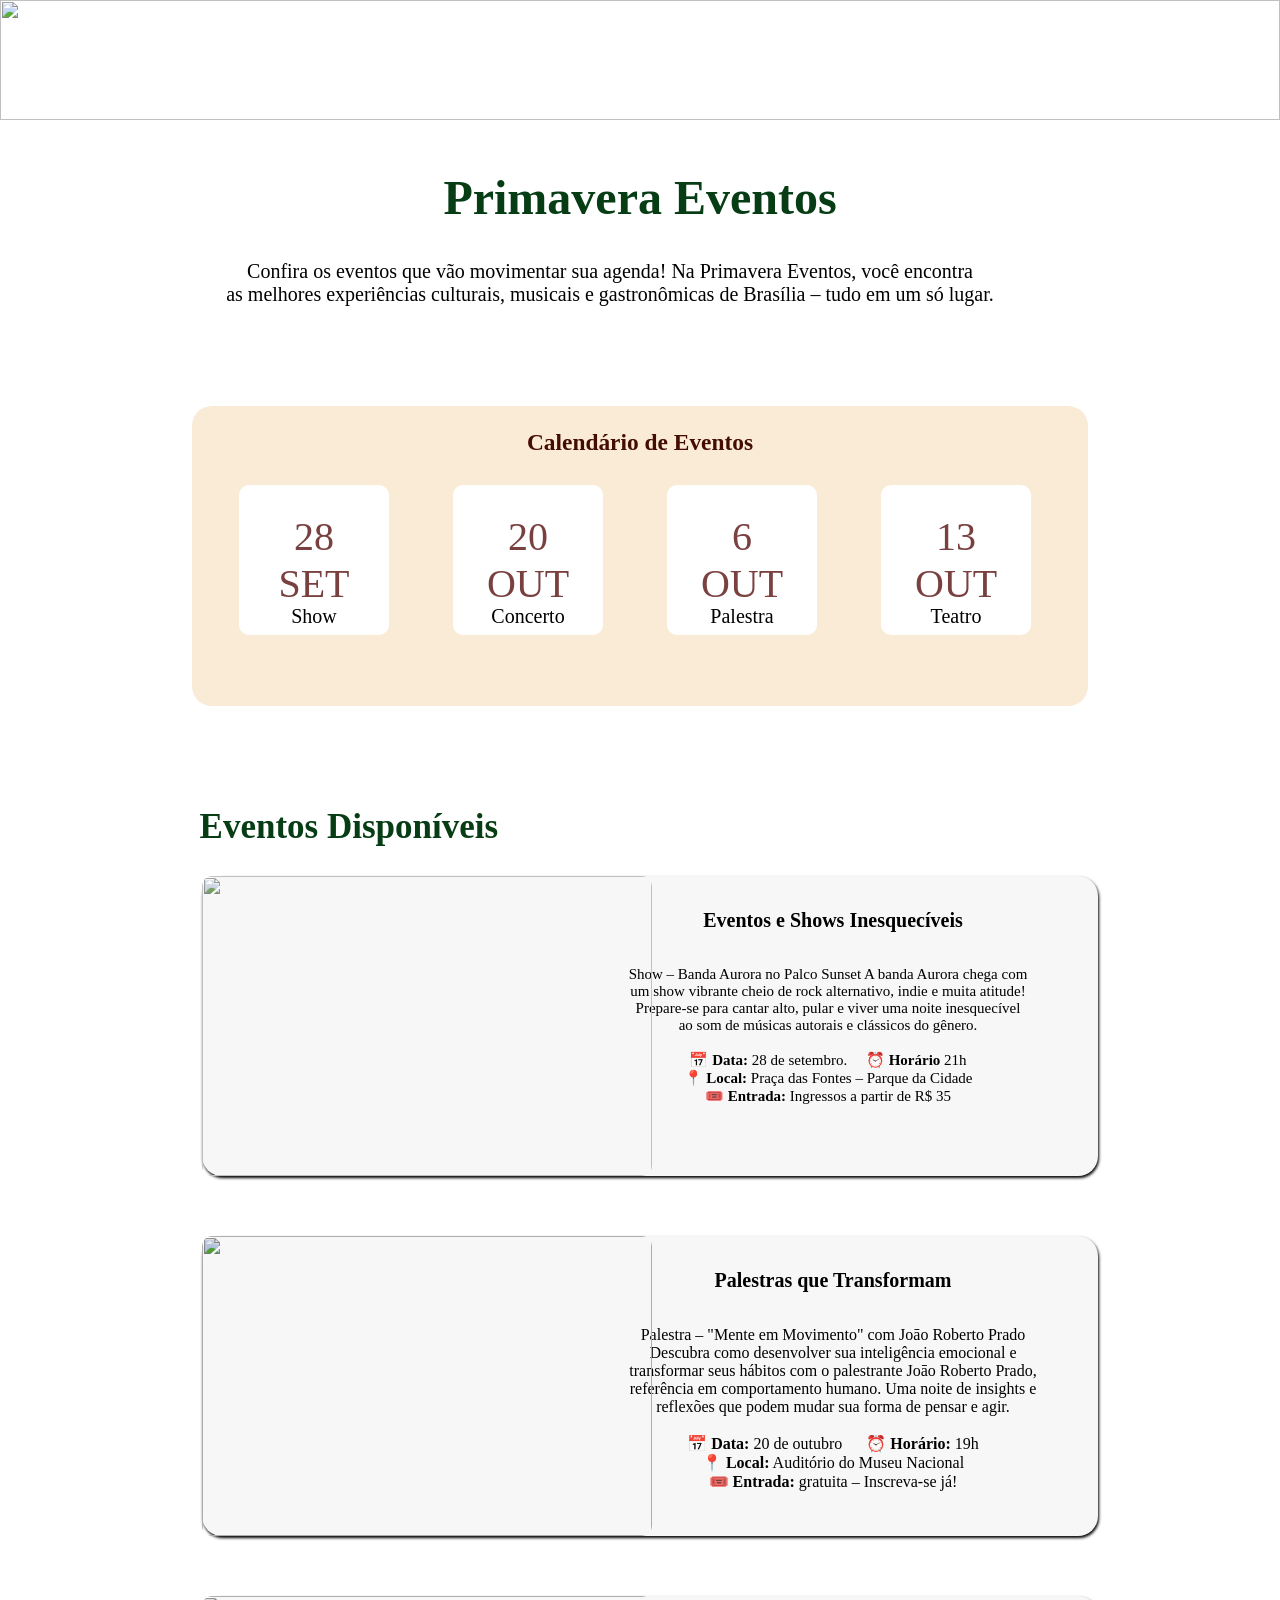
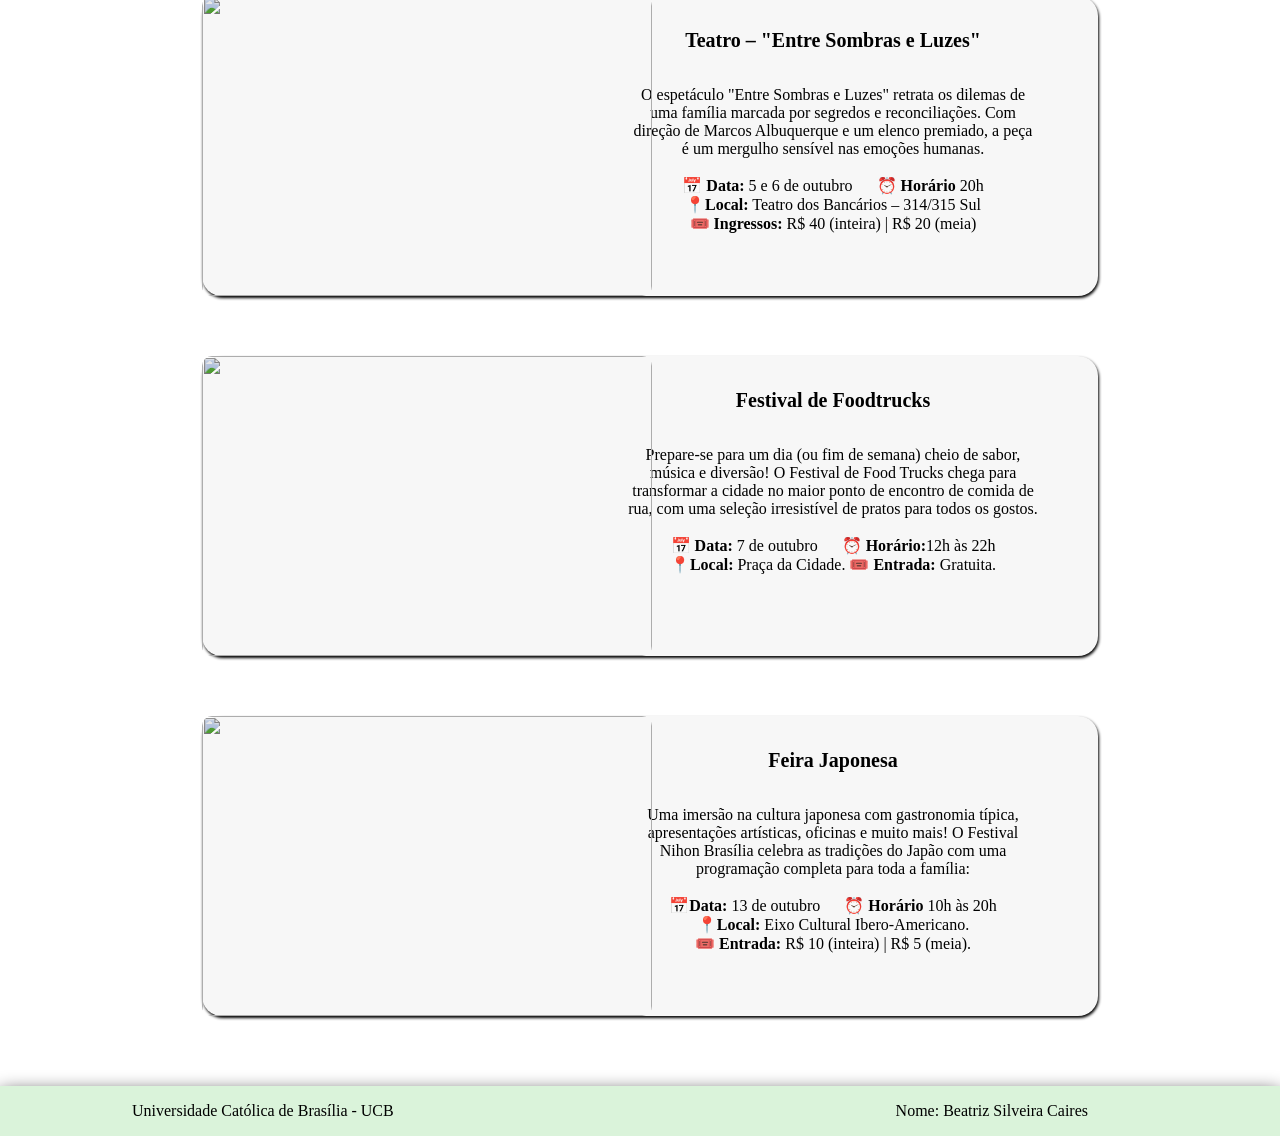
==== index.html @ f1aa448a "Add files via upload" ====
<html lang="pt-br">
<head>  

     

    <meta charset="UTF-8">
    <meta name="viewport" content="width=device-width, initial-scale=1.0">

    <link rel="stylesheet" href="style.css">


    <title>Primavera Eventos</title>

    <link rel="shortcut icon" href="imagens/icon.png" type="image/x-icon">

   <style>
    p{
      margin-left: -60px;

    }

   </style>





</head>



<body>
    

    <div class="Banner_maior">

         <img src="/imagens/" alt="" class="header_card_one" >

        <div class="Título_Principal">
            <h1 style="justify-content: center;">Primavera Eventos</h1>
            
        </div> 
           
    </div>
    <p class="texto_principal"> Confira os eventos que vão movimentar sua agenda! Na Primavera Eventos, você encontra <br>as melhores experiências culturais, musicais e gastronômicas de Brasília – tudo em um só lugar.</p>

         
    
    <main> 
        
        <div class="calendario">
            <div class="texto_calendário">
              <h3 style="color: rgb(68, 13, 1);">Calendário de Eventos </h3>
            </div>
                
                <div class="cards_eventos">
                    <div class="card_datas">
                        <p class="primeira_data"> 28 <br>
                        SET</p>
                        <p class="Show">Show</p>
                    </div>
       
                    <div class="card_datas_2">
                    
                         <p class="segunda_data"> 20 <br>OUT </p> 
                         <p class="Concerto">Concerto</p>
                         
                         
                         
                    </div>

                    <div class="card_datas_3">
                         <p class="terceira_data"> 6 <br>OUT</p>
                         <p class="palestra">Palestra</p>

                    </div>


                     <div class="card_datas_4">
                      <p class="quarta_data">  13 <br> OUT</p>
                      <p  class="Teatro"> Teatro</p>
                    </div>



                </div>


        </div>
                  
                 <br> <br> <br> <br><h2 style="font-size: 35px; color: rgb(7, 61, 21); margin-right: 65%;">Eventos Disponíveis </h2>
    
            <div class="card_shows">
                <div>
                    <img src="/imagens/show_baterista.jpg" alt="" width="450" height="300" class="imagem_show">

                    <div class="card-body">
                         <h5 style="font-size: 20px;" class="card_title_shows">Eventos e Shows Inesquecíveis</h5>

                       
                        <p class="card_texto_show">
                            
                            Show – Banda Aurora no Palco Sunset

                            A banda Aurora chega com um show vibrante cheio de rock alternativo, indie e muita atitude!
                            Prepare-se para cantar alto, pular e viver uma noite inesquecível ao som de músicas autorais e clássicos do gênero. <br> <br>

                            📅 <strong>Data:</strong> 28 de setembro.&emsp; 
                            ⏰ <strong>Horário</strong> 21h <br>
                           📍 <strong>Local:</strong>  Praça das Fontes – Parque da Cidade <br>
                            🎟️ <strong>Entrada:</strong>  Ingressos a partir de R$ 35

                        </p>
                
                    </div>

                      
                </div>
            </div>
        </div>    
        
        <div class="card_palestras">
            <div>
                <img src="/imagens/site-palestra.jpg" alt="" width="450" height="300" class="imagem_palestra">

                <div class="card-body">
                     <h5 style="font-size: 20px;" class="card_title_palestras">Palestras que Transformam</h5>

                    <p class="card_texto_palestras">
                        
                        Palestra – "Mente em Movimento" com Joāo Roberto Prado

                        Descubra como desenvolver sua inteligência emocional e transformar seus hábitos com o palestrante Joāo Roberto  Prado, referência em comportamento humano.
                        Uma noite de insights e reflexões que podem mudar sua forma de pensar e agir.
                        <br> <br>
                        📅 <strong>Data:</strong>  20 de outubro &emsp;
                        ⏰ <strong>Horário:</strong> 19h  <br>     
                       📍 <strong>Local:</strong> Auditório do Museu Nacional<br>
                        🎟️ <strong>Entrada:</strong> gratuita – Inscreva-se já!

                    </p>
            
                </div>

                  
            </div>
        </div>


        <div class="card_teatro">
            <div>
                <img src="/imagens/imagem_palco.jpg" alt="" width="450" height="300" class="imagem_teatro">

                <div class="card-body">
                     <h5 style="font-size: 20px;" class="card_title_teatro"> Teatro – "Entre Sombras e Luzes"</h5>

                    <p class="card_texto_teatro">
                        
                        O espetáculo "Entre Sombras e Luzes" retrata os dilemas de uma família marcada por segredos e reconciliações.
                        Com direção de Marcos Albuquerque e um elenco premiado, a peça é um mergulho sensível nas emoções humanas. <br> <br>
                        📅 <strong>Data:</strong> 5 e 6 de outubro &emsp;
                        ⏰ <strong>Horário</strong> 20h <br>
                        📍<strong>Local:</strong>  Teatro dos Bancários – 314/315 Sul <br>
                        🎟️ <strong>Ingressos:</strong> R$ 40 (inteira) | R$ 20 (meia)
                    </p>
            
                </div>

                  
            </div>
        </div>

        <div class="card_festival">
            <div>
                <img src="/imagens/fooodtrck.jpg" alt="" width="450" height="300" class="imagem_festival">

                <div class="card-body">
                     <h5 style="font-size: 20px;" class="card_title_festival">Festival de Foodtrucks</h5>

                    <p class="card_texto_festival">
                        
                        Prepare-se para um dia (ou fim de semana) cheio de sabor, música e diversão! O Festival de Food Trucks chega para transformar a cidade no maior ponto de encontro de comida de rua, com uma seleção irresistível de pratos para todos os gostos.
                        <br>  <br>
                        📅 <strong>Data:</strong> 7 de outubro &emsp;
                        ⏰ <strong>Horário:</strong>12h às 22h <br>
                        📍<strong>Local:</strong>  Praça da Cidade.
                        🎟️ <strong>Entrada:</strong> Gratuita.

                    </p>
            
                </div>

                  
            </div>
        </div>

        <div class="card_feira">
            <div>
                <img src="/imagens/feira_japonesa.jpg" alt="" width="450" height="300" class="imagem_feira">

                <div class="card-body">
                     <h5 style="font-size: 20px;" class="card_title_feira">Feira Japonesa</h5>

                    <p class="card_texto_feira">
                        
                        Uma imersão na cultura japonesa com gastronomia típica, apresentações artísticas, oficinas e muito mais!
                        O Festival Nihon Brasília celebra as tradições do Japão com uma programação completa para toda a família: <br> <br>

                        📅<strong>Data:</strong> 13 de outubro &emsp;
                        ⏰ <strong>Horário</strong> 10h às 20h <br>
                        📍<strong>Local:</strong> Eixo Cultural Ibero-Americano. <br>
                        🎟️ <strong>Entrada:</strong> R$ 10 (inteira) | R$ 5 (meia).

                    </p>
            
                </div>

                  
            </div>
        </div>

              <br> <br><br> <br> <br>
                
        









       
    </main>
    

  
   
    <header class="Banner_menor">
        <div class="header-card"> 
            <div>
                
                
                <p class="uni">Universidade Católica de  Brasília - UCB</p> 
            </div>
            <div class="">   
                <p class="aluno">  Nome: Beatriz Silveira Caires</p>
                       
            </div>
        </div>
      

    
     </header>
               
                
  
</body>



</html>
---- style.css ----
.Banner_maior{
    display: block;



}



.header_card_one{
   
    width: 100%;
    height: 120px;
    display: block;
    background-image: url(/imagens/banner.planta.jpg);
    filter: blur(50%);
    justify-content: center;
    filter: saturate(100%);
}
.Título_principal{
    
    margin-top: 50px;
    position:relative;
    white-space: nowrap;
    font-size: 24px;
    color: rgb(7, 61, 21);
    justify-content: center;
    text-align: center;
   
  
}
.texto_principal{
font-size: 20px;
justify-content: center;
margin-top: 35px;
text-align:center;


}
     




.calendario{

  margin-top: 100px;
  background-color: rgb(250, 235, 215);
  width: 100%;
  height: 300px;
  border-radius: 20px;
  justify-content: center;
  align-items: center;
}

.texto_calendário{

 font-size: 20px;
 justify-content: center;
 padding-top: 2px 0 0% 0;
 text-align: center;
 justify-content: center;
 display: flex;

}
.cards_eventos{
    display: flex;
    justify-content: space-around;
    gap: 10px;
    margin-left: 50px;


}
 .card_datas .primeira_data{  
    background-color: rgb(255, 255, 255);
    width: 150px;
    height: 150px;
    box-shadow: 2px;
    border-radius: 10px;
    margin-top: 5px;
    display: flex;
 
    

    font-size: 40px;
    justify-content: center;
    color:rgb(121, 64, 64); 
    align-items: center;

    

}
 

.show{
    font-size: 20px;
    color: black;
    margin-top: -70px;
   


}

.card_datas_2 .segunda_data{

    font-size: 40px;
    justify-content: center;
    color:rgb(121, 64, 64);  
    align-items: center;
    
    background-color: rgb(255, 255, 255);
    width: 150px;
    height: 150px;
    box-shadow: 2px;
    border-radius: 10px;
    margin-top: 5px;
    display: flex;
}

.Concerto{

 font-size: 20px;
 color: black;
 margin-top: -70px;
  

}

.card_datas_3 .terceira_data {

    font-size: 40px;
    justify-content: center;
    align-items: center;
    display: flex;
    color:rgb(123, 65, 65);  
    

 background-color: rgb(255, 255, 255);
 width: 150px;
 height: 150px;
 box-shadow: 2px;
 border-radius: 10px;
 margin-top: 5px;
 display: flex;
}

.palestra {

 font-size: 20px;
 color: black;
 margin-top: -70px;
  
}


.card_datas_4 .quarta_data{

    font-size: 40px;
    justify-content: center;
    align-items: center;
    display: flex;
    color:rgb(121, 64, 64); 
 
    

 background-color: rgb(255, 255, 255);
 width: 150px;
 height: 150px;
 box-shadow: 2px;
 border-radius: 10px;
 margin-top: 5px;
 display: flex;
}

.teatro{

 font-size: 20px;
 color: black;
 margin-top: -70px;
  
}


















.card_shows{
   
    margin-top: 20px;
    box-shadow: 1px 2px 3px;
    box-sizing: border-box;
    width: 100%;
    height: 300px;
    margin-left: 10px;
    justify-content:center;
    align-items: center;
    background-color: rgb(247, 247, 247);
    
    border-radius: 20px;
}

 










.card-body {

   float: right;
   width: 350px;
   height: 10px;
   margin-right: 60px;
   height: 300px;
   justify-content:left;
   align-items: 20px;


}
.card_texto_show{

font-size: 15px;
width: 400px; 
text-align: center;
margin-left: -60px;
justify-content: center;
align-items: center;
margin-top: 10px;



}

.card_title_shows{
 justify-content: center;
 margin-left: -60px;
 align-items: center;

}


.imagem_show{
 float: left;
 border-radius: 10px;
 margin-left: 0px;
 height: 300px;
 overflow: hidden;
 filter: brightness(60%);
 filter: saturate(50%);

}
.card_palestras{

margin-top: 60px;
box-shadow: 1px 2px 3px;
box-sizing: border-box;
width: 100%;
height: 300px;
margin-left: 10px;
justify-content: center;
align-items: center;
border-radius: 20px;
background-color: rgb(247, 247, 247);
}
.card_title_palestras{

    justify-content: center;
    margin-left: -60px;
    align-items: center;
    

}

.imagem_palestra{
 float: left;
 border-radius: 10px;
 margin-left: 0px;
 height: 300px;
 overflow: hidden;
 filter: brightness(90%);
 
}

.header-card{
    display: flex;
    max-width: 100%;
    box-shadow: 0 8px 20px;
    justify-content: space-between;
    padding: 0 15%;
    margin-top: 100%;
}
.card_teatro{
    margin-top: 60px;
    box-shadow: 1px 2px 3px;
    box-sizing: border-box;
    width: 100%;
    height: 300px;
    margin-left: 10px;
    justify-content: center;
    align-items: center;
    background-color: rgb(247, 247, 247);
    border-radius: 20px;
}
.imagem_teatro{
    float: left;
    border-radius: 10px;
    margin-left: 0px;
    height: 300px;
    overflow: hidden;
    filter: brightness(90%);
    
}
.card_title_teatro{

    justify-content: center;
    margin-left: -60px;
    align-items: center;
}

.card_festival{
    margin-top: 60px;
    box-shadow: 1px 2px 3px;
    box-sizing: border-box;
    width: 100%;
    height: 300px;
    margin-left: 10px;
    justify-content: center;
    align-items: center;
    background-color: rgb(247, 247, 247);
    border-radius: 20px;
}
.imagem_festival{
    float: left;
    border-radius: 10px;
    margin-left: 0px;
    height: 300px;
    overflow: hidden;
    filter: brightness(90%);
}
.card_title_festival{
    justify-content: center;
    margin-left: -60px;
    align-items: center;
}

.card_feira{
    margin-top: 60px;
    box-shadow: 1px 2px 3px;
    box-sizing: border-box;
    width: 100%;
    height: 300px;
    margin-left: 10px;
    justify-content: center;
    align-items: center;
    background-color: rgb(247, 247, 247);
    border-radius: 20px;
}
.imagem_feira{
    float: left;
    border-radius: 10px;
    margin-left: 0px;
    height: 300px;
    overflow: hidden;
    filter: brightness(90%);
}
.card_title_feira{
    justify-content: center;
    margin-left: -60px;
    align-items: center;
}








body,h1 {
    background-attachment: fixed;
    text-align: center;
    overflow-x: hidden;
    margin: 0;
}
.Banner_menor {
    background-color:rgba(195, 236, 195, 0.613);
   display: block;
   margin-bottom: 0px;
   margin-top: -1300px;

}

main{
    margin-left: 15%; 
    margin-right: 15%;
    text-align: center;
}
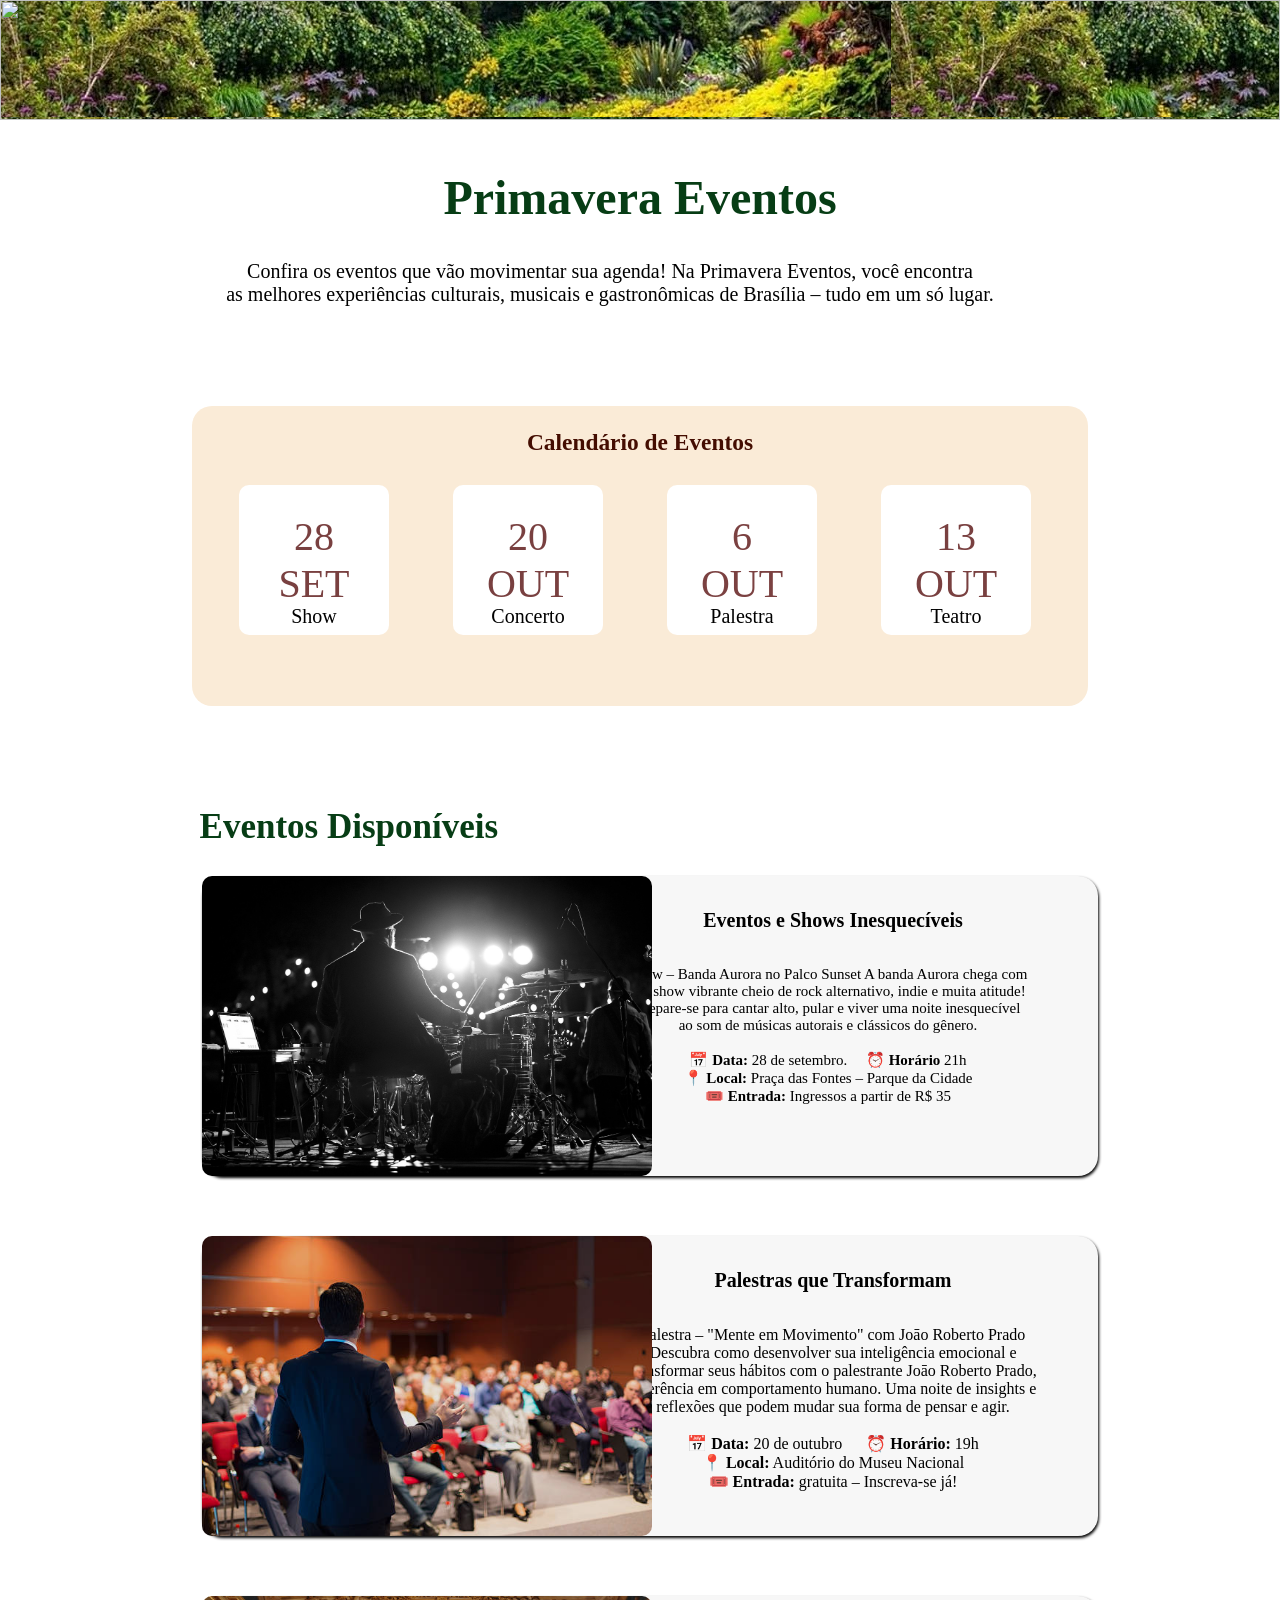
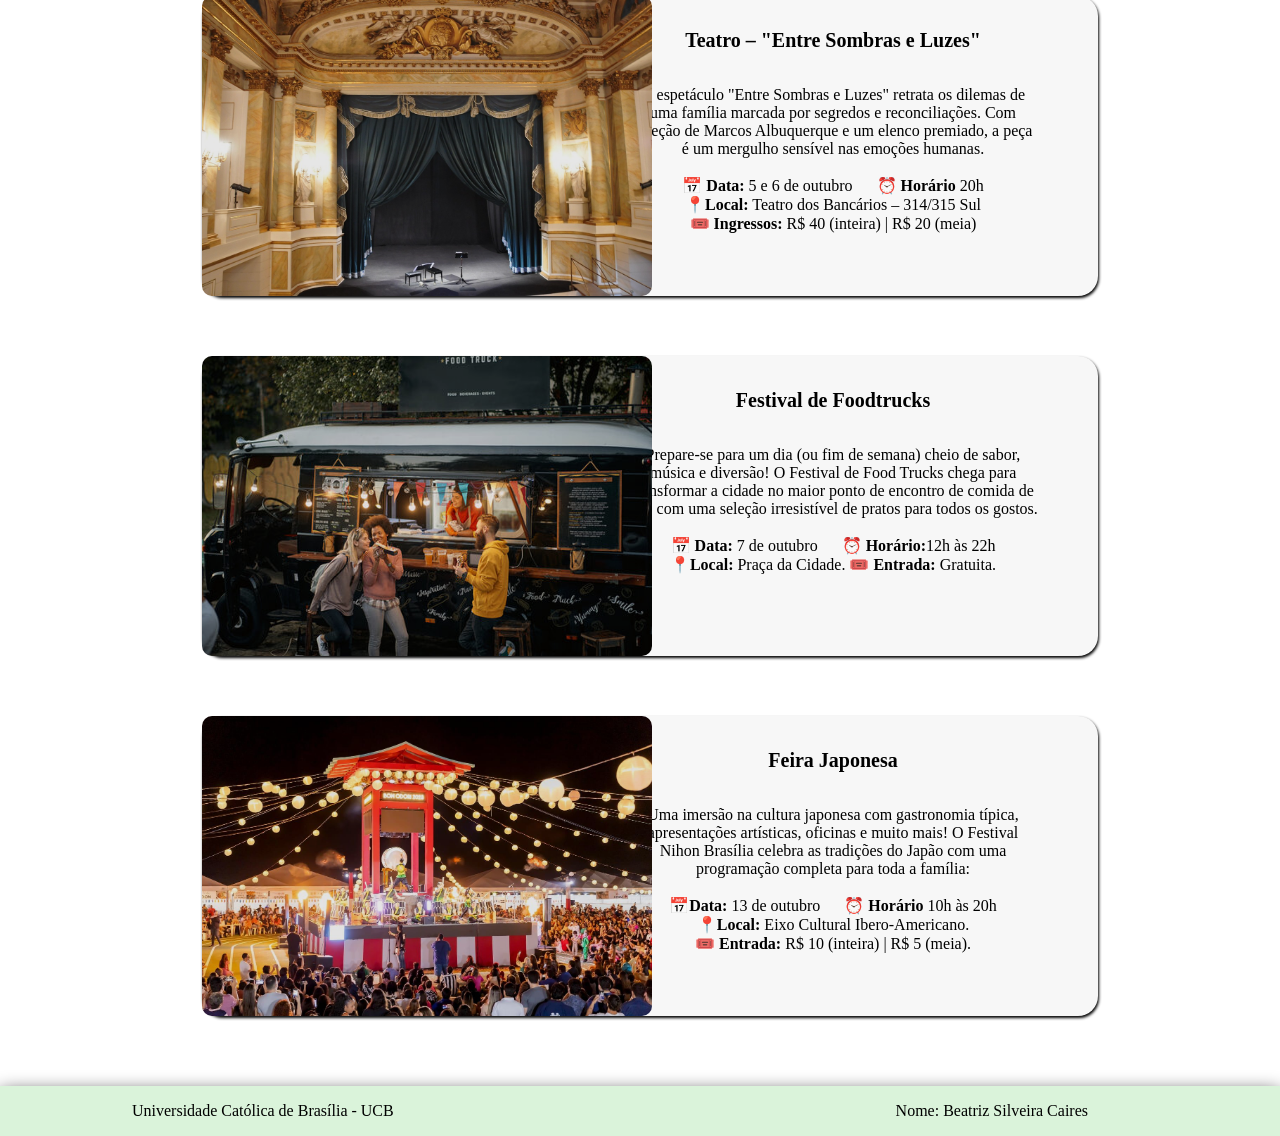
==== commit 2fdab237: "renomeando para index.html" ====
--- a/index.html
+++ b/index.html
@@ -35,7 +35,7 @@
 
     <div class="Banner_maior">
 
-         <img src="/imagens/" alt="" class="header_card_one" >
+         <img src="imagens/" alt="" class="header_card_one" >
 
         <div class="Título_Principal">
             <h1 style="justify-content: center;">Primavera Eventos</h1>
@@ -93,7 +93,7 @@
     
             <div class="card_shows">
                 <div>
-                    <img src="/imagens/show_baterista.jpg" alt="" width="450" height="300" class="imagem_show">
+                    <img src="imagens/show_baterista.jpg" alt="" width="450" height="300" class="imagem_show">
 
                     <div class="card-body">
                          <h5 style="font-size: 20px;" class="card_title_shows">Eventos e Shows Inesquecíveis</h5>
@@ -116,13 +116,13 @@
                     </div>
 
                       
-                </div>
+                 </div>
             </div>
         </div>    
         
         <div class="card_palestras">
             <div>
-                <img src="/imagens/site-palestra.jpg" alt="" width="450" height="300" class="imagem_palestra">
+                <img src="imagens/site-palestra.jpg" alt="" width="450" height="300" class="imagem_palestra">
 
                 <div class="card-body">
                      <h5 style="font-size: 20px;" class="card_title_palestras">Palestras que Transformam</h5>
@@ -150,7 +150,7 @@
 
         <div class="card_teatro">
             <div>
-                <img src="/imagens/imagem_palco.jpg" alt="" width="450" height="300" class="imagem_teatro">
+                <img src="imagens/imagem_palco.jpg" alt="" width="450" height="300" class="imagem_teatro">
 
                 <div class="card-body">
                      <h5 style="font-size: 20px;" class="card_title_teatro"> Teatro – "Entre Sombras e Luzes"</h5>
@@ -173,7 +173,7 @@
 
         <div class="card_festival">
             <div>
-                <img src="/imagens/fooodtrck.jpg" alt="" width="450" height="300" class="imagem_festival">
+                <img src="imagens/fooodtrck.jpg" alt="" width="450" height="300" class="imagem_festival">
 
                 <div class="card-body">
                      <h5 style="font-size: 20px;" class="card_title_festival">Festival de Foodtrucks</h5>
@@ -197,7 +197,7 @@
 
         <div class="card_feira">
             <div>
-                <img src="/imagens/feira_japonesa.jpg" alt="" width="450" height="300" class="imagem_feira">
+                <img src="imagens/feira_japonesa.jpg" alt="" width="450" height="300" class="imagem_feira">
 
                 <div class="card-body">
                      <h5 style="font-size: 20px;" class="card_title_feira">Feira Japonesa</h5>
--- a/style.css
+++ b/style.css
@@ -12,7 +12,7 @@
     width: 100%;
     height: 120px;
     display: block;
-    background-image: url(/imagens/banner.planta.jpg);
+    background-image: url(imagens/banner.planta.jpg);
     filter: blur(50%);
     justify-content: center;
     filter: saturate(100%);
